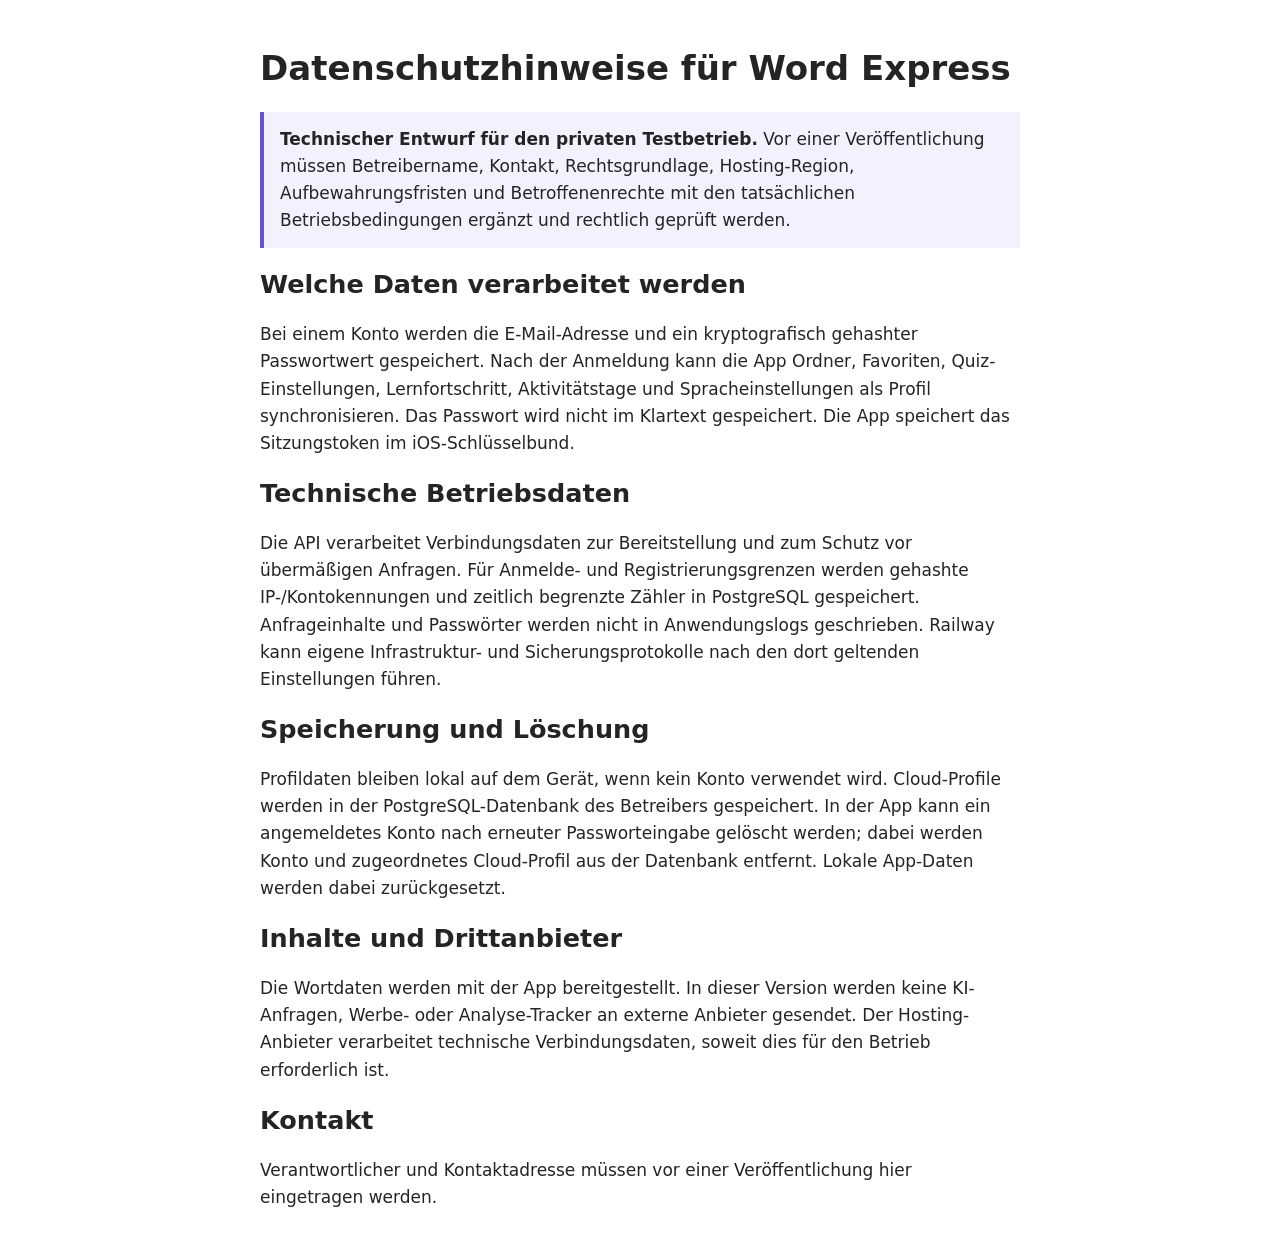
==== frontend/privacy.html @ 54fe0a9f "Add files via upload" ====
<!doctype html>
<html lang="de">
<head>
  <meta charset="utf-8">
  <meta name="viewport" content="width=device-width, initial-scale=1">
  <meta name="robots" content="noindex">
  <title>Datenschutzhinweise · Word Express</title>
  <style>
    body { max-width: 760px; margin: 48px auto; padding: 0 20px; color: #242424; font: 17px/1.6 system-ui, sans-serif; }
    h1, h2 { line-height: 1.2; }
    .draft { padding: 14px 16px; border-left: 4px solid #6950d8; background: #f4f1ff; }
  </style>
</head>
<body>
  <h1>Datenschutzhinweise für Word Express</h1>
  <p class="draft"><strong>Technischer Entwurf für den privaten Testbetrieb.</strong> Vor einer Veröffentlichung müssen Betreibername, Kontakt, Rechtsgrundlage, Hosting-Region, Aufbewahrungsfristen und Betroffenenrechte mit den tatsächlichen Betriebsbedingungen ergänzt und rechtlich geprüft werden.</p>
  <h2>Welche Daten verarbeitet werden</h2>
  <p>Bei einem Konto werden die E-Mail-Adresse und ein kryptografisch gehashter Passwortwert gespeichert. Nach der Anmeldung kann die App Ordner, Favoriten, Quiz-Einstellungen, Lernfortschritt, Aktivitätstage und Spracheinstellungen als Profil synchronisieren. Das Passwort wird nicht im Klartext gespeichert. Die App speichert das Sitzungstoken im iOS-Schlüsselbund.</p>
  <h2>Technische Betriebsdaten</h2>
  <p>Die API verarbeitet Verbindungsdaten zur Bereitstellung und zum Schutz vor übermäßigen Anfragen. Für Anmelde- und Registrierungsgrenzen werden gehashte IP-/Kontokennungen und zeitlich begrenzte Zähler in PostgreSQL gespeichert. Anfrageinhalte und Passwörter werden nicht in Anwendungslogs geschrieben. Railway kann eigene Infrastruktur- und Sicherungsprotokolle nach den dort geltenden Einstellungen führen.</p>
  <h2>Speicherung und Löschung</h2>
  <p>Profildaten bleiben lokal auf dem Gerät, wenn kein Konto verwendet wird. Cloud-Profile werden in der PostgreSQL-Datenbank des Betreibers gespeichert. In der App kann ein angemeldetes Konto nach erneuter Passworteingabe gelöscht werden; dabei werden Konto und zugeordnetes Cloud-Profil aus der Datenbank entfernt. Lokale App-Daten werden dabei zurückgesetzt.</p>
  <h2>Inhalte und Drittanbieter</h2>
  <p>Die Wortdaten werden mit der App bereitgestellt. In dieser Version werden keine KI-Anfragen, Werbe- oder Analyse-Tracker an externe Anbieter gesendet. Der Hosting-Anbieter verarbeitet technische Verbindungsdaten, soweit dies für den Betrieb erforderlich ist.</p>
  <h2>Kontakt</h2>
  <p>Verantwortlicher und Kontaktadresse müssen vor einer Veröffentlichung hier eingetragen werden.</p>
</body>
</html>
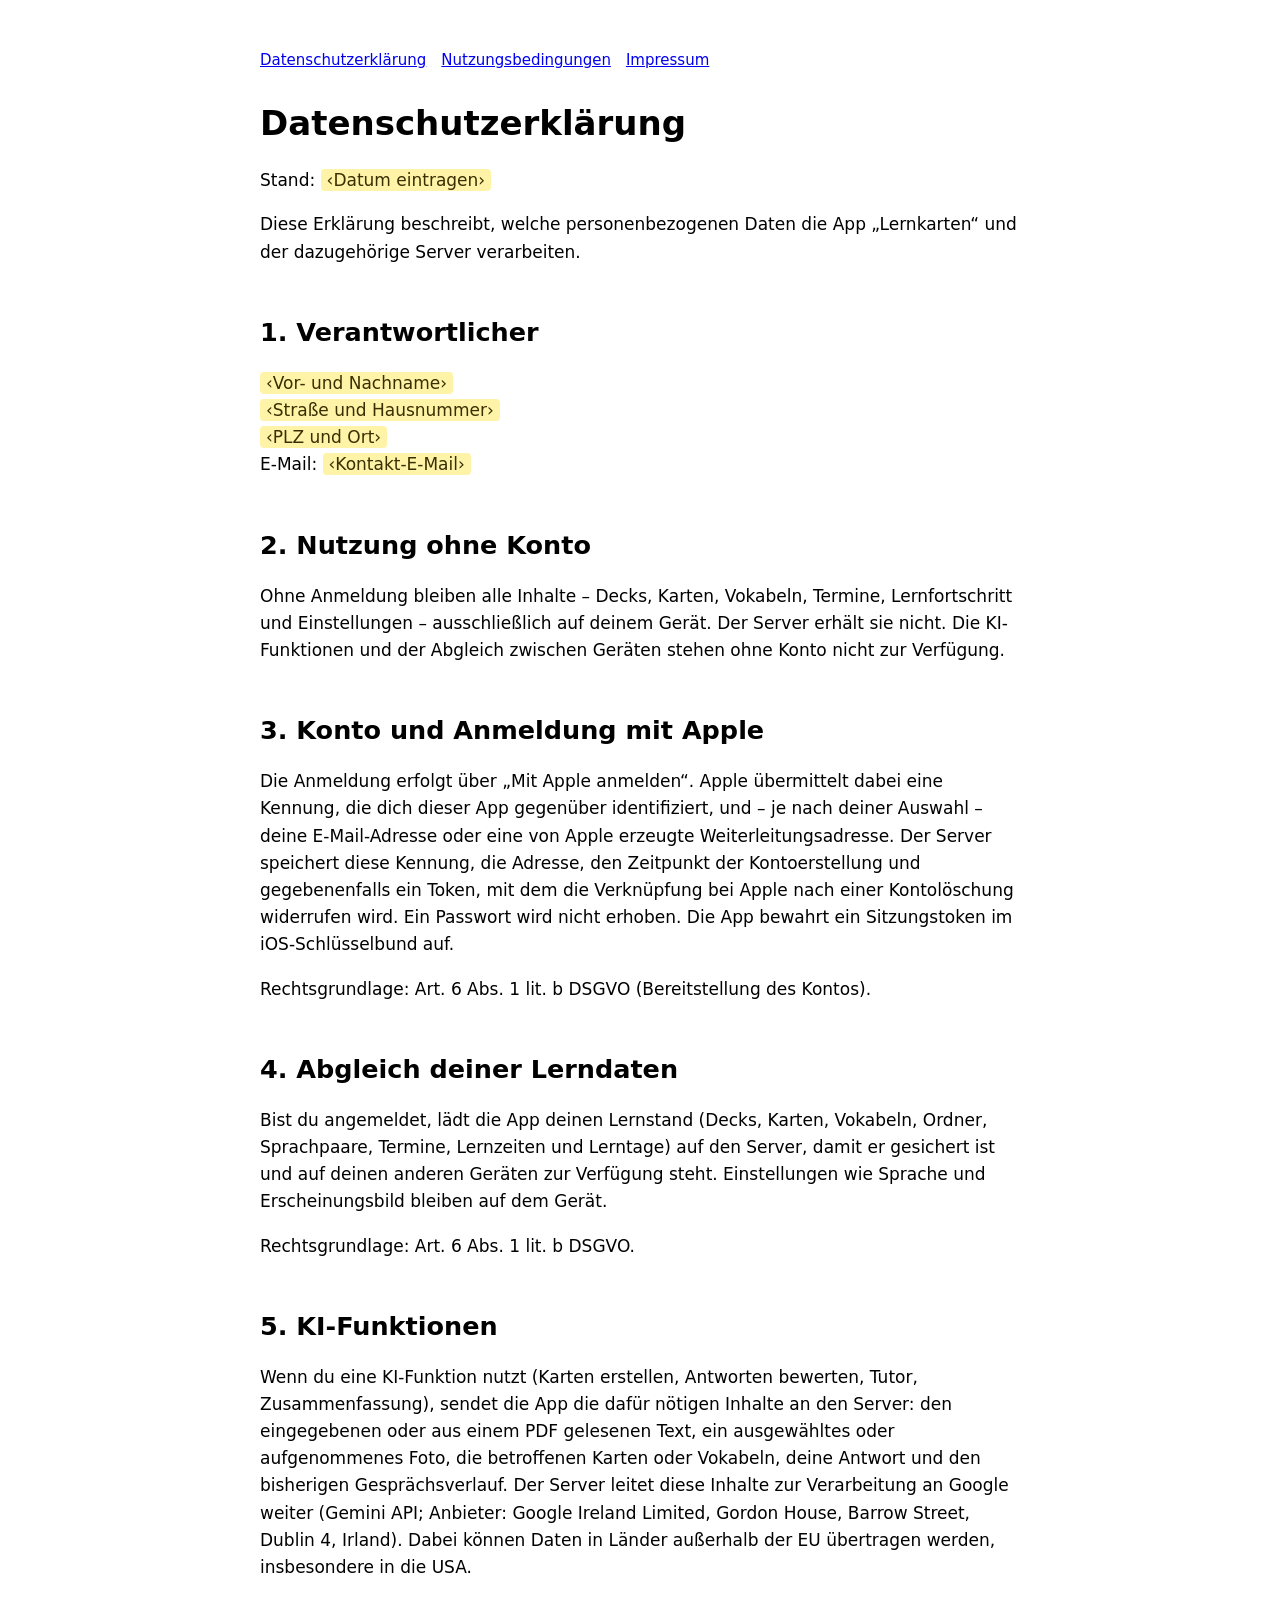
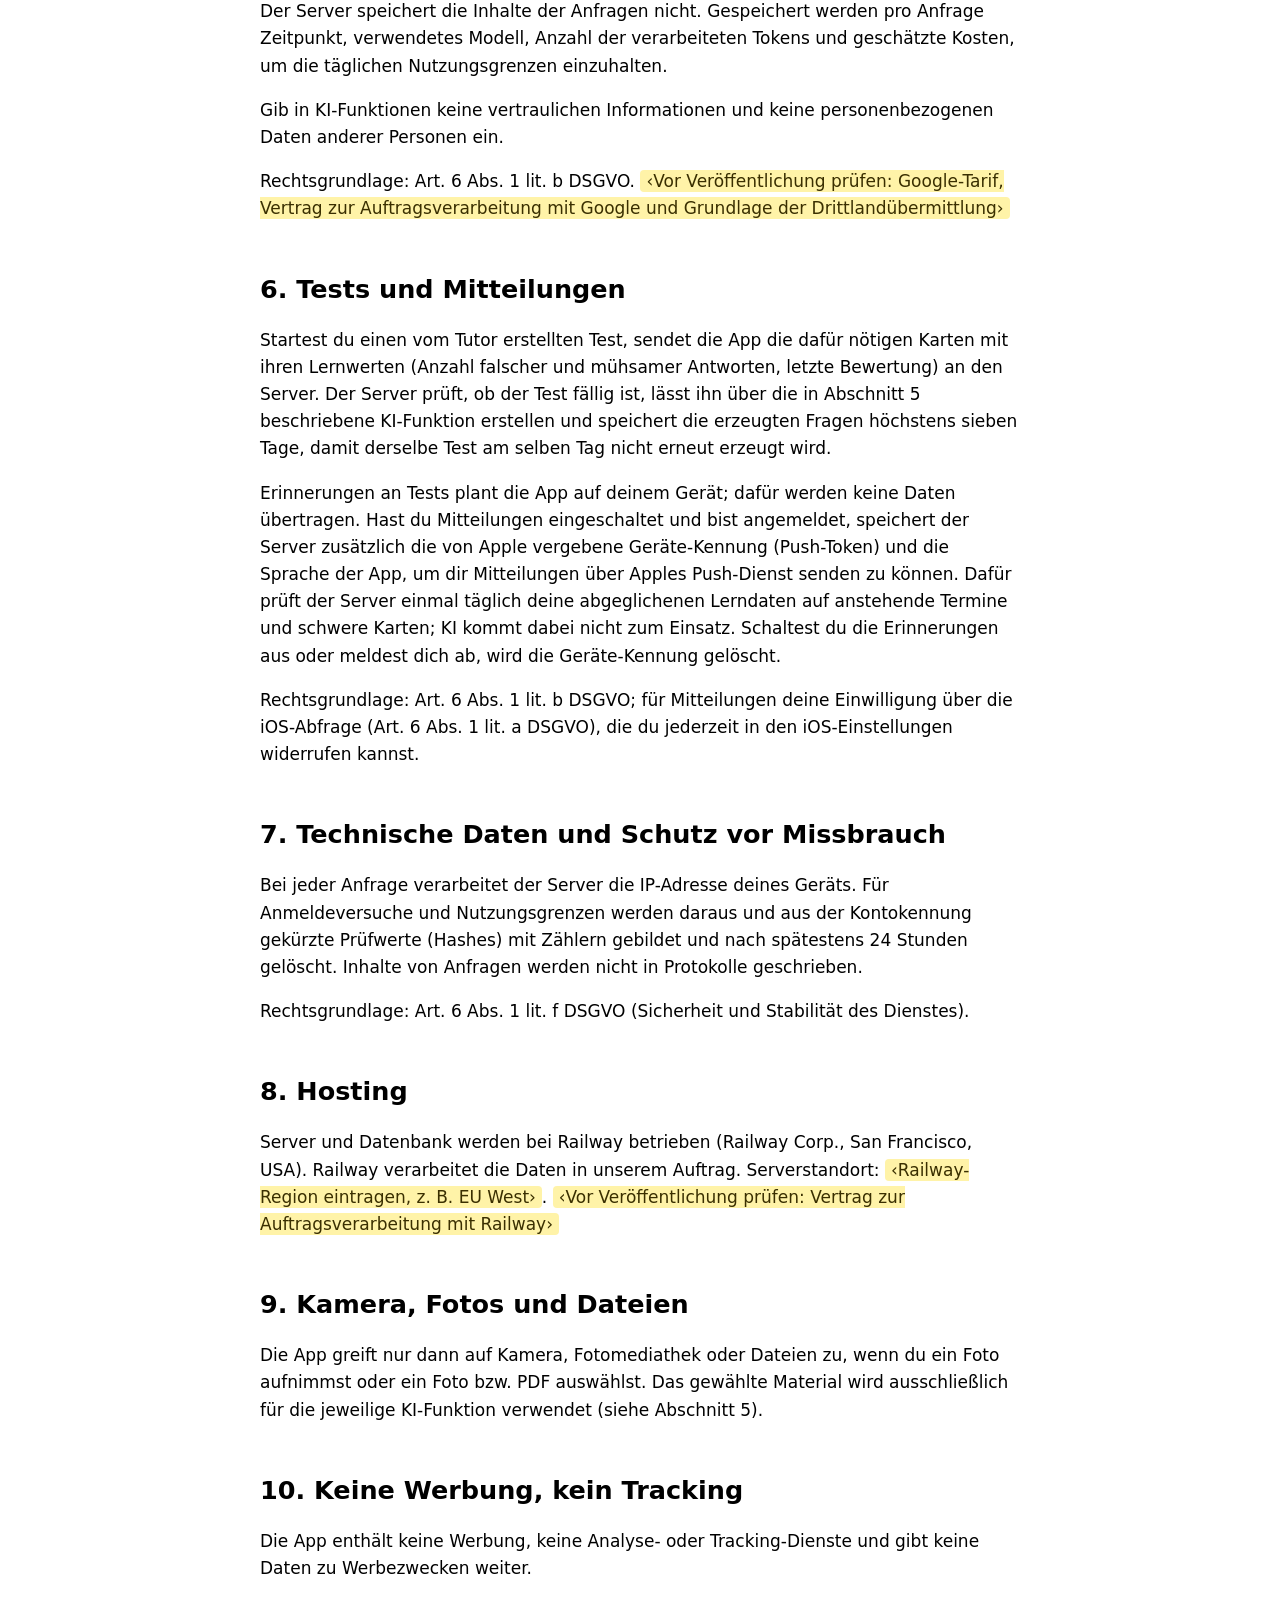
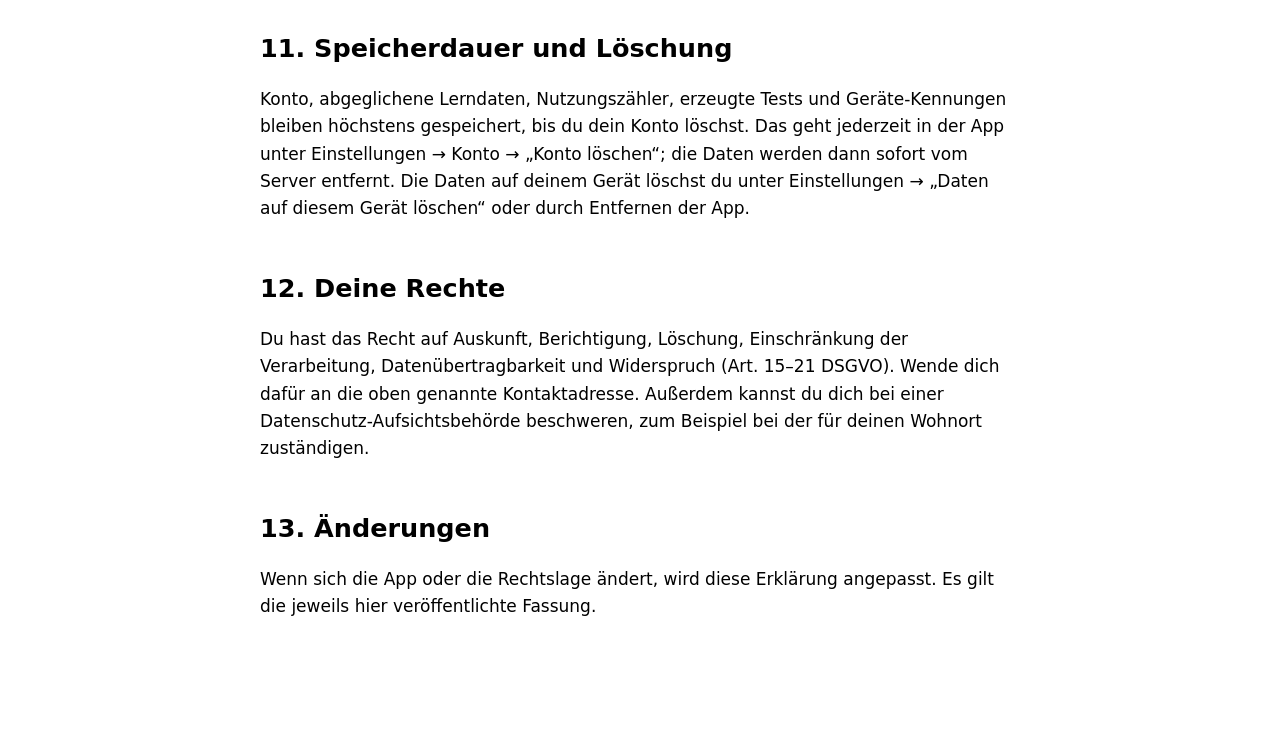
==== commit c8605c62: "Add files via upload" ====
--- a/frontend/privacy.html
+++ b/frontend/privacy.html
@@ -3,26 +3,69 @@
 <head>
   <meta charset="utf-8">
   <meta name="viewport" content="width=device-width, initial-scale=1">
-  <meta name="robots" content="noindex">
-  <title>Datenschutzhinweise · Word Express</title>
+  <title>Datenschutzerklärung · Lernkarten</title>
   <style>
-    body { max-width: 760px; margin: 48px auto; padding: 0 20px; color: #242424; font: 17px/1.6 system-ui, sans-serif; }
-    h1, h2 { line-height: 1.2; }
-    .draft { padding: 14px 16px; border-left: 4px solid #6950d8; background: #f4f1ff; }
+    :root { color-scheme: light dark; }
+    body { max-width: 760px; margin: 48px auto; padding: 0 20px 48px; font: 17px/1.6 system-ui, sans-serif; }
+    h1, h2 { line-height: 1.25; }
+    h2 { margin-top: 2em; }
+    nav { font-size: 15px; margin-bottom: 2em; }
+    nav a { margin-right: 1em; }
+    .todo { background: #fff3a8; color: #3a2f00; padding: 1px 6px; border-radius: 4px; }
+    .note { padding: 14px 16px; border-left: 4px solid #5e45d4; background: rgba(94, 69, 212, 0.1); }
   </style>
 </head>
 <body>
-  <h1>Datenschutzhinweise für Word Express</h1>
-  <p class="draft"><strong>Technischer Entwurf für den privaten Testbetrieb.</strong> Vor einer Veröffentlichung müssen Betreibername, Kontakt, Rechtsgrundlage, Hosting-Region, Aufbewahrungsfristen und Betroffenenrechte mit den tatsächlichen Betriebsbedingungen ergänzt und rechtlich geprüft werden.</p>
-  <h2>Welche Daten verarbeitet werden</h2>
-  <p>Bei einem Konto werden die E-Mail-Adresse und ein kryptografisch gehashter Passwortwert gespeichert. Nach der Anmeldung kann die App Ordner, Favoriten, Quiz-Einstellungen, Lernfortschritt, Aktivitätstage und Spracheinstellungen als Profil synchronisieren. Das Passwort wird nicht im Klartext gespeichert. Die App speichert das Sitzungstoken im iOS-Schlüsselbund.</p>
-  <h2>Technische Betriebsdaten</h2>
-  <p>Die API verarbeitet Verbindungsdaten zur Bereitstellung und zum Schutz vor übermäßigen Anfragen. Für Anmelde- und Registrierungsgrenzen werden gehashte IP-/Kontokennungen und zeitlich begrenzte Zähler in PostgreSQL gespeichert. Anfrageinhalte und Passwörter werden nicht in Anwendungslogs geschrieben. Railway kann eigene Infrastruktur- und Sicherungsprotokolle nach den dort geltenden Einstellungen führen.</p>
-  <h2>Speicherung und Löschung</h2>
-  <p>Profildaten bleiben lokal auf dem Gerät, wenn kein Konto verwendet wird. Cloud-Profile werden in der PostgreSQL-Datenbank des Betreibers gespeichert. In der App kann ein angemeldetes Konto nach erneuter Passworteingabe gelöscht werden; dabei werden Konto und zugeordnetes Cloud-Profil aus der Datenbank entfernt. Lokale App-Daten werden dabei zurückgesetzt.</p>
-  <h2>Inhalte und Drittanbieter</h2>
-  <p>Die Wortdaten werden mit der App bereitgestellt. In dieser Version werden keine KI-Anfragen, Werbe- oder Analyse-Tracker an externe Anbieter gesendet. Der Hosting-Anbieter verarbeitet technische Verbindungsdaten, soweit dies für den Betrieb erforderlich ist.</p>
-  <h2>Kontakt</h2>
-  <p>Verantwortlicher und Kontaktadresse müssen vor einer Veröffentlichung hier eingetragen werden.</p>
+  <nav><a href="/privacy">Datenschutzerklärung</a><a href="/terms">Nutzungsbedingungen</a><a href="/imprint">Impressum</a></nav>
+  <h1>Datenschutzerklärung</h1>
+  <p>Stand: <span class="todo">‹Datum eintragen›</span></p>
+  <p>Diese Erklärung beschreibt, welche personenbezogenen Daten die App „Lernkarten“ und der dazugehörige Server verarbeiten.</p>
+
+  <h2>1. Verantwortlicher</h2>
+  <p><span class="todo">‹Vor- und Nachname›</span><br><span class="todo">‹Straße und Hausnummer›</span><br><span class="todo">‹PLZ und Ort›</span><br>E-Mail: <span class="todo">‹Kontakt-E-Mail›</span></p>
+
+  <h2>2. Nutzung ohne Konto</h2>
+  <p>Ohne Anmeldung bleiben alle Inhalte – Decks, Karten, Vokabeln, Termine, Lernfortschritt und Einstellungen – ausschließlich auf deinem Gerät. Der Server erhält sie nicht. Die KI-Funktionen und der Abgleich zwischen Geräten stehen ohne Konto nicht zur Verfügung.</p>
+
+  <h2>3. Konto und Anmeldung mit Apple</h2>
+  <p>Die Anmeldung erfolgt über „Mit Apple anmelden“. Apple übermittelt dabei eine Kennung, die dich dieser App gegenüber identifiziert, und – je nach deiner Auswahl – deine E-Mail-Adresse oder eine von Apple erzeugte Weiterleitungsadresse. Der Server speichert diese Kennung, die Adresse, den Zeitpunkt der Kontoerstellung und gegebenenfalls ein Token, mit dem die Verknüpfung bei Apple nach einer Kontolöschung widerrufen wird. Ein Passwort wird nicht erhoben. Die App bewahrt ein Sitzungstoken im iOS-Schlüsselbund auf.</p>
+  <p>Rechtsgrundlage: Art. 6 Abs. 1 lit. b DSGVO (Bereitstellung des Kontos).</p>
+
+  <h2>4. Abgleich deiner Lerndaten</h2>
+  <p>Bist du angemeldet, lädt die App deinen Lernstand (Decks, Karten, Vokabeln, Ordner, Sprachpaare, Termine, Lernzeiten und Lerntage) auf den Server, damit er gesichert ist und auf deinen anderen Geräten zur Verfügung steht. Einstellungen wie Sprache und Erscheinungsbild bleiben auf dem Gerät.</p>
+  <p>Rechtsgrundlage: Art. 6 Abs. 1 lit. b DSGVO.</p>
+
+  <h2>5. KI-Funktionen</h2>
+  <p>Wenn du eine KI-Funktion nutzt (Karten erstellen, Antworten bewerten, Tutor, Zusammenfassung), sendet die App die dafür nötigen Inhalte an den Server: den eingegebenen oder aus einem PDF gelesenen Text, ein ausgewähltes oder aufgenommenes Foto, die betroffenen Karten oder Vokabeln, deine Antwort und den bisherigen Gesprächsverlauf. Der Server leitet diese Inhalte zur Verarbeitung an Google weiter (Gemini API; Anbieter: Google Ireland Limited, Gordon House, Barrow Street, Dublin 4, Irland). Dabei können Daten in Länder außerhalb der EU übertragen werden, insbesondere in die USA.</p>
+  <p>Der Server speichert die Inhalte der Anfragen nicht. Gespeichert werden pro Anfrage Zeitpunkt, verwendetes Modell, Anzahl der verarbeiteten Tokens und geschätzte Kosten, um die täglichen Nutzungsgrenzen einzuhalten.</p>
+  <p>Gib in KI-Funktionen keine vertraulichen Informationen und keine personenbezogenen Daten anderer Personen ein.</p>
+  <p>Rechtsgrundlage: Art. 6 Abs. 1 lit. b DSGVO. <span class="todo">‹Vor Veröffentlichung prüfen: Google-Tarif, Vertrag zur Auftragsverarbeitung mit Google und Grundlage der Drittlandübermittlung›</span></p>
+
+  <h2>6. Tests und Mitteilungen</h2>
+  <p>Startest du einen vom Tutor erstellten Test, sendet die App die dafür nötigen Karten mit ihren Lernwerten (Anzahl falscher und mühsamer Antworten, letzte Bewertung) an den Server. Der Server prüft, ob der Test fällig ist, lässt ihn über die in Abschnitt 5 beschriebene KI-Funktion erstellen und speichert die erzeugten Fragen höchstens sieben Tage, damit derselbe Test am selben Tag nicht erneut erzeugt wird.</p>
+  <p>Erinnerungen an Tests plant die App auf deinem Gerät; dafür werden keine Daten übertragen. Hast du Mitteilungen eingeschaltet und bist angemeldet, speichert der Server zusätzlich die von Apple vergebene Geräte-Kennung (Push-Token) und die Sprache der App, um dir Mitteilungen über Apples Push-Dienst senden zu können. Dafür prüft der Server einmal täglich deine abgeglichenen Lerndaten auf anstehende Termine und schwere Karten; KI kommt dabei nicht zum Einsatz. Schaltest du die Erinnerungen aus oder meldest dich ab, wird die Geräte-Kennung gelöscht.</p>
+  <p>Rechtsgrundlage: Art. 6 Abs. 1 lit. b DSGVO; für Mitteilungen deine Einwilligung über die iOS-Abfrage (Art. 6 Abs. 1 lit. a DSGVO), die du jederzeit in den iOS-Einstellungen widerrufen kannst.</p>
+
+  <h2>7. Technische Daten und Schutz vor Missbrauch</h2>
+  <p>Bei jeder Anfrage verarbeitet der Server die IP-Adresse deines Geräts. Für Anmeldeversuche und Nutzungsgrenzen werden daraus und aus der Kontokennung gekürzte Prüfwerte (Hashes) mit Zählern gebildet und nach spätestens 24 Stunden gelöscht. Inhalte von Anfragen werden nicht in Protokolle geschrieben.</p>
+  <p>Rechtsgrundlage: Art. 6 Abs. 1 lit. f DSGVO (Sicherheit und Stabilität des Dienstes).</p>
+
+  <h2>8. Hosting</h2>
+  <p>Server und Datenbank werden bei Railway betrieben (Railway Corp., San Francisco, USA). Railway verarbeitet die Daten in unserem Auftrag. Serverstandort: <span class="todo">‹Railway-Region eintragen, z. B. EU West›</span>. <span class="todo">‹Vor Veröffentlichung prüfen: Vertrag zur Auftragsverarbeitung mit Railway›</span></p>
+
+  <h2>9. Kamera, Fotos und Dateien</h2>
+  <p>Die App greift nur dann auf Kamera, Fotomediathek oder Dateien zu, wenn du ein Foto aufnimmst oder ein Foto bzw. PDF auswählst. Das gewählte Material wird ausschließlich für die jeweilige KI-Funktion verwendet (siehe Abschnitt 5).</p>
+
+  <h2>10. Keine Werbung, kein Tracking</h2>
+  <p>Die App enthält keine Werbung, keine Analyse- oder Tracking-Dienste und gibt keine Daten zu Werbezwecken weiter.</p>
+
+  <h2>11. Speicherdauer und Löschung</h2>
+  <p>Konto, abgeglichene Lerndaten, Nutzungszähler, erzeugte Tests und Geräte-Kennungen bleiben höchstens gespeichert, bis du dein Konto löschst. Das geht jederzeit in der App unter Einstellungen → Konto → „Konto löschen“; die Daten werden dann sofort vom Server entfernt. Die Daten auf deinem Gerät löschst du unter Einstellungen → „Daten auf diesem Gerät löschen“ oder durch Entfernen der App.</p>
+
+  <h2>12. Deine Rechte</h2>
+  <p>Du hast das Recht auf Auskunft, Berichtigung, Löschung, Einschränkung der Verarbeitung, Datenübertragbarkeit und Widerspruch (Art. 15–21 DSGVO). Wende dich dafür an die oben genannte Kontaktadresse. Außerdem kannst du dich bei einer Datenschutz-Aufsichtsbehörde beschweren, zum Beispiel bei der für deinen Wohnort zuständigen.</p>
+
+  <h2>13. Änderungen</h2>
+  <p>Wenn sich die App oder die Rechtslage ändert, wird diese Erklärung angepasst. Es gilt die jeweils hier veröffentlichte Fassung.</p>
 </body>
 </html>
